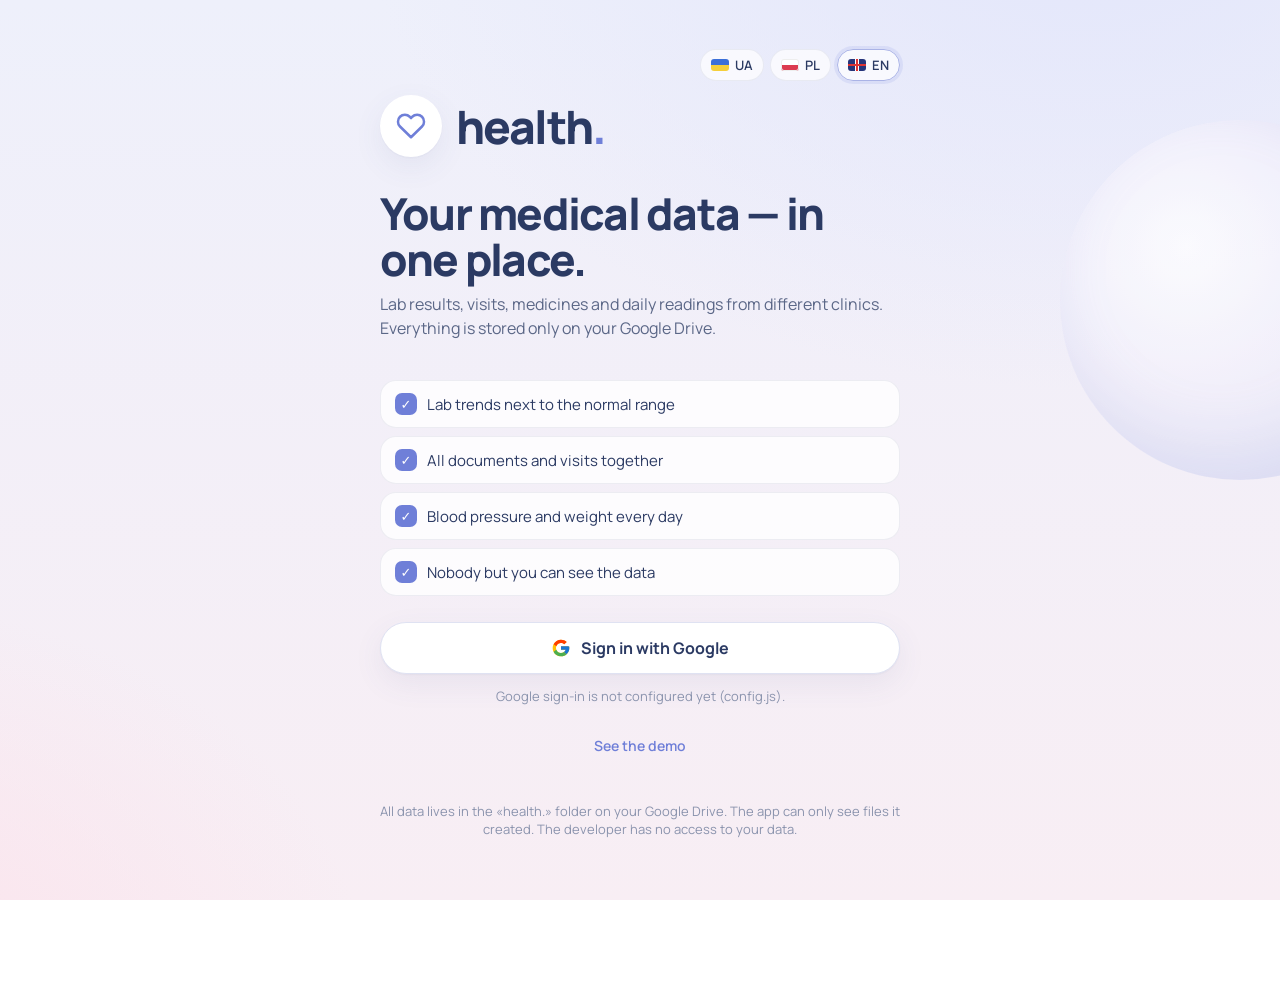
==== index.html @ dbd189bb "Add files via upload" ====
<!doctype html>
<html lang="uk">
<head>
<meta charset="utf-8">
<meta name="viewport" content="width=device-width,initial-scale=1,viewport-fit=cover">
<title>health. — твої медичні дані в одному місці</title>
<meta name="description" content="Аналізи, візити, ліки, тиск і вага з різних клінік в одному місці. Дані зберігаються тільки на твоєму Google Drive.">
<meta name="theme-color" content="#eef0fb">
<meta name="robots" content="noindex">
<link rel="manifest" href="manifest.webmanifest">
<link rel="icon" href="icons/icon.svg" type="image/svg+xml">
<link rel="apple-touch-icon" href="icons/icon-192.png">
<meta name="apple-mobile-web-app-capable" content="yes">
<meta name="apple-mobile-web-app-title" content="health.">
<link rel="preconnect" href="https://fonts.googleapis.com"><link rel="preconnect" href="https://fonts.gstatic.com" crossorigin>
<link href="https://fonts.googleapis.com/css2?family=Manrope:wght@400;500;600;700;800&display=swap" rel="stylesheet">
<link rel="stylesheet" href="styles.css">
</head>
<body>
<main id="app" class="app"></main>
<script type="module" src="app.js"></script>
</body>
</html>
---- styles.css ----
:root{
  --bg1:#eef0fb; --bg2:#f8eef4; --ink:#2b3a63; --ink2:#5b6787; --muted:#8a93ad;
  --card:rgba(255,255,255,.78); --card-solid:#fff; --line:rgba(43,58,99,.08);
  --accent:#6f7fd8; --accent2:#c27bb4; --accent-soft:#e7e9fa;
  --warn:#e0874a; --warn-soft:#fdf0e6; --ok:#4f9a6b; --ok-soft:#e8f4ec; --bad:#d0627c;
  --radius:24px; --shadow:0 10px 30px rgba(73,84,140,.08), 0 1px 2px rgba(73,84,140,.05);
  --font:"Manrope",system-ui,-apple-system,"Segoe UI",sans-serif;
  color-scheme: light;
}
*{box-sizing:border-box}
html,body{margin:0;padding:0}
body{font-family:var(--font);color:var(--ink);min-height:100vh;
  background:radial-gradient(1200px 800px at 85% -10%,#e3e6fb 0,transparent 60%),
             radial-gradient(900px 700px at -10% 110%,#fbe3ec 0,transparent 55%),
             linear-gradient(180deg,var(--bg1),var(--bg2));
  background-attachment:fixed;-webkit-font-smoothing:antialiased}
body::before{content:"";position:fixed;right:-140px;top:120px;width:360px;height:360px;border-radius:50%;
  background:radial-gradient(circle at 35% 35%,#fff 0,#f1effb 45%,#e2e4f7 100%);opacity:.75;z-index:-1;
  box-shadow:inset -20px -30px 60px rgba(150,160,220,.25)}
button,input,select,textarea{font:inherit;color:inherit}
button{cursor:pointer}
.app{max-width:760px;margin:0 auto;padding:16px 16px 110px}
.hidden{display:none!important}

/* header */
.top{display:flex;align-items:center;justify-content:space-between;gap:12px;padding:8px 0 14px}
.brand{display:flex;align-items:center;gap:12px;text-decoration:none;color:var(--ink)}
.brand-heart{width:46px;height:46px;border-radius:50%;background:#fff;display:grid;place-items:center;box-shadow:var(--shadow)}
.brand-name{font-weight:800;font-size:28px;letter-spacing:-.04em}
.brand-name i{font-style:normal;color:var(--accent)}
.top-right{display:flex;align-items:center;gap:8px}
.langs{display:flex;gap:6px}
.lang{border:1px solid var(--line);background:rgba(255,255,255,.7);border-radius:999px;padding:6px 10px;font-size:13px;font-weight:600;display:flex;gap:6px;align-items:center}
.lang.on{border-color:#aab3e6;box-shadow:0 0 0 3px rgba(111,127,216,.12)}
.flag{width:18px;height:12px;border-radius:3px;display:inline-block;overflow:hidden}
.flag.ua{background:linear-gradient(#3b6fd8 50%,#f5cf3b 50%)}
.flag.pl{background:linear-gradient(#fff 50%,#dc3b4f 50%);box-shadow:inset 0 0 0 1px #eee}
.flag.en{background:#26357a;position:relative}
.flag.en::after{content:"";position:absolute;inset:0;background:linear-gradient(transparent 40%,#fff 40%,#fff 45%,#d33 45%,#d33 55%,#fff 55%,#fff 60%,transparent 60%),linear-gradient(90deg,transparent 40%,#fff 40%,#fff 44%,#d33 44%,#d33 56%,#fff 56%,#fff 60%,transparent 60%)}
.icon-btn{width:40px;height:40px;border-radius:50%;border:1px solid var(--line);background:rgba(255,255,255,.75);display:grid;place-items:center}

/* type */
.eyebrow{font-size:11px;letter-spacing:.18em;text-transform:uppercase;color:var(--muted);font-weight:700;margin:0 0 6px}
h1{font-size:clamp(30px,7vw,44px);letter-spacing:-.04em;line-height:1.05;margin:4px 0 10px;font-weight:800}
h2{font-size:22px;letter-spacing:-.03em;margin:0 0 6px;font-weight:800}
h3{font-size:16px;margin:0;font-weight:700}
.lead{color:var(--ink2);margin:0 0 14px;line-height:1.5}
.small{font-size:13px;color:var(--muted)}
.accent{background:linear-gradient(90deg,var(--accent),var(--accent2));-webkit-background-clip:text;background-clip:text;color:transparent}
.dot{color:var(--accent)}

/* layout */
.card{background:var(--card);backdrop-filter:blur(14px);-webkit-backdrop-filter:blur(14px);border:1px solid rgba(255,255,255,.9);border-radius:var(--radius);box-shadow:var(--shadow);padding:20px;margin:14px 0}
.card-head{display:flex;flex-wrap:wrap;justify-content:space-between;align-items:flex-start;gap:10px;margin-bottom:12px}
.link{white-space:nowrap;color:var(--accent);font-weight:600;font-size:14px;background:none;border:0;padding:0;text-decoration:none}
.grid2{display:grid;grid-template-columns:repeat(2,minmax(0,1fr));gap:10px}
.grid3{display:grid;grid-template-columns:repeat(3,minmax(0,1fr));gap:10px}
@media(max-width:440px){.grid3{gap:8px}.grid3 .tile{padding:12px 10px}.grid3 .tile .big{font-size:21px}.lang{padding:5px 8px;font-size:12px}.lang .flag{display:none}.brand-name{font-size:24px}.brand-heart{width:40px;height:40px}}
.tile{background:rgba(255,255,255,.85);border:1px solid var(--line);border-radius:18px;padding:14px;min-width:0}
.tile .label{font-size:12px;color:var(--muted);font-weight:600}
.tile .big{font-size:26px;font-weight:800;letter-spacing:-.03em;margin:4px 0 2px}
.tile .big small{font-size:12px;color:var(--muted);font-weight:600;margin-left:3px}
.tile.warn .big{color:var(--warn)}
.med{background:linear-gradient(135deg,#fff 0,#f6f2fb 100%);border:1px solid var(--line);border-radius:18px;padding:14px}
.med:nth-child(4n+2){background:linear-gradient(135deg,#fff 0,#eef3fd 100%)}
.med:nth-child(4n+3){background:linear-gradient(135deg,#fff 0,#eef1fd 100%)}
.med:nth-child(4n){background:linear-gradient(135deg,#fff 0,#fbeff3 100%)}
.med h3{font-size:15px}
.med .dose{font-size:13px;color:var(--ink2);margin-top:4px}
.chip-row{display:flex;gap:10px;overflow-x:auto;padding:4px 2px 10px;scrollbar-width:none}
.chip-row::-webkit-scrollbar{display:none}
.marker{flex:0 0 auto;min-width:118px;text-align:left;background:rgba(255,255,255,.85);border:1px solid var(--line);border-radius:16px;padding:10px 12px}
.marker.on{border-color:#a7b1e6;box-shadow:0 0 0 3px rgba(111,127,216,.12)}
.marker .code{font-size:10px;letter-spacing:.14em;color:var(--muted);font-weight:700;text-transform:uppercase}
.marker .nm{font-size:13px;font-weight:600;white-space:nowrap;overflow:hidden;text-overflow:ellipsis;max-width:150px}
.marker .v{font-size:20px;font-weight:800;margin-top:2px}
.marker .v small{font-size:11px;color:var(--muted);font-weight:600;margin-left:2px}
.marker.hi .v,.marker.lo .v{color:var(--warn)}

.row{display:flex;align-items:center;gap:12px;padding:12px 0;border-top:1px solid var(--line)}
.row:first-child{border-top:0}
.row .grow{flex:1;min-width:0}
.row .t{font-weight:600;overflow-wrap:anywhere}
.row .s{font-size:13px;color:var(--muted)}
.ico{width:42px;height:42px;border-radius:14px;background:var(--accent-soft);display:grid;place-items:center;flex:0 0 auto;color:var(--accent)}
.ico.warn{background:var(--warn-soft);color:var(--warn);border-radius:50%}
.ico.ok{background:var(--ok-soft);color:var(--ok);border-radius:50%}
.val{font-weight:800;font-size:22px;text-align:right}
.val.warn{color:var(--warn)}
.val small{display:block;font-size:11px;color:var(--muted);font-weight:600}
.ok-text{color:var(--ok);font-weight:700}

.btn{border:0;border-radius:999px;padding:12px 18px;font-weight:700;background:linear-gradient(90deg,var(--accent),#8c7fd6);color:#fff;box-shadow:0 6px 18px rgba(111,127,216,.3)}
.btn.ghost{background:rgba(255,255,255,.85);color:var(--accent);border:1px solid #d8dcf4;box-shadow:none}
.btn.small{padding:8px 14px;font-size:14px}
.btn.danger{background:#fff;color:var(--bad);border:1px solid #f1cdd6;box-shadow:none}
.btn:disabled{opacity:.5;cursor:default}
.btns{display:flex;gap:8px;flex-wrap:wrap}
.seg{display:inline-flex;background:rgba(43,58,99,.06);border-radius:999px;padding:3px}
.seg button{border:0;background:none;border-radius:999px;padding:6px 12px;font-size:13px;font-weight:600;color:var(--ink2)}
.seg button.on{background:#fff;color:var(--accent);box-shadow:0 1px 4px rgba(0,0,0,.06)}
.pill{display:inline-flex;align-items:center;gap:6px;border:1px solid var(--line);background:rgba(255,255,255,.75);border-radius:999px;padding:6px 12px;font-size:12px;color:var(--ink2)}
.pill .d{width:7px;height:7px;border-radius:50%;background:var(--ok)}
.pill.saving .d{background:var(--warn)}
.pill.error .d{background:var(--bad)}
.badge{display:inline-block;font-size:11px;font-weight:700;padding:3px 8px;border-radius:999px;background:var(--accent-soft);color:var(--accent)}
.badge.warn{background:var(--warn-soft);color:var(--warn)}

/* chart */
.chart{width:100%;height:auto;display:block}
.chart text{font-family:var(--font);font-size:17px;fill:var(--muted)}

/* nav */
.nav{position:fixed;left:50%;transform:translateX(-50%);bottom:12px;width:min(728px,calc(100% - 24px));display:flex;justify-content:space-around;
  background:rgba(255,255,255,.88);backdrop-filter:blur(16px);-webkit-backdrop-filter:blur(16px);border:1px solid rgba(255,255,255,.95);border-radius:26px;box-shadow:0 12px 30px rgba(73,84,140,.14);padding:6px;z-index:20}
.nav button{flex:1;border:0;background:none;border-radius:20px;padding:8px 2px;display:flex;flex-direction:column;align-items:center;gap:3px;font-size:11px;font-weight:600;color:var(--ink2)}
.nav button.on{background:linear-gradient(135deg,#eef0fd,#fbeef4);color:var(--ink)}
.nav svg{width:20px;height:20px}

/* forms & sheets */
label.f{display:block;margin:10px 0}
label.f span{display:block;font-size:12px;font-weight:700;color:var(--ink2);margin-bottom:5px}
input.in,select.in,textarea.in{width:100%;border:1px solid #dfe2f2;background:#fff;border-radius:14px;padding:11px 12px;outline:none}
input.in:focus,select.in:focus,textarea.in:focus{border-color:var(--accent);box-shadow:0 0 0 3px rgba(111,127,216,.15)}
textarea.in{min-height:110px;resize:vertical}
.frow{display:grid;grid-template-columns:repeat(auto-fit,minmax(120px,1fr));gap:10px}
.sheet-bg{position:fixed;inset:0;background:rgba(40,46,80,.28);backdrop-filter:blur(3px);z-index:50;display:flex;align-items:flex-end;justify-content:center}
.sheet{background:#fbfbfe;width:min(640px,100%);max-height:92vh;overflow:auto;border-radius:28px 28px 0 0;padding:22px 20px 28px;box-shadow:0 -10px 40px rgba(0,0,0,.12)}
@media(min-width:700px){.sheet-bg{align-items:center}.sheet{border-radius:28px}}
.sheet-head{display:flex;justify-content:space-between;align-items:center;margin-bottom:6px}
.check{display:flex;gap:10px;align-items:flex-start;padding:10px 0;border-top:1px solid var(--line)}
.check input{margin-top:4px;width:18px;height:18px;accent-color:var(--accent)}
.choice{display:block;width:100%;text-align:left;border:1px solid #dfe2f2;background:#fff;border-radius:18px;padding:16px;margin:10px 0}
.choice.on{border-color:var(--accent);box-shadow:0 0 0 3px rgba(111,127,216,.15)}
.choice b{display:block;margin-bottom:4px}
.choice span{font-size:14px;color:var(--ink2);line-height:1.45}
.drop{border:2px dashed #cfd4ef;border-radius:20px;padding:22px;text-align:center;background:rgba(255,255,255,.6)}
.toast{position:fixed;left:50%;transform:translateX(-50%);bottom:96px;background:var(--ink);color:#fff;padding:10px 16px;border-radius:999px;font-size:14px;z-index:60;box-shadow:var(--shadow);max-width:90%}
.empty{color:var(--muted);font-size:14px;padding:8px 0}
.foot{display:flex;justify-content:space-between;gap:12px;color:var(--muted);font-size:12px;padding:10px 4px}
.spin{width:18px;height:18px;border:2px solid #d6daf3;border-top-color:var(--accent);border-radius:50%;animation:s 1s linear infinite;display:inline-block;vertical-align:middle}
@keyframes s{to{transform:rotate(360deg)}}

/* welcome */
.welcome{min-height:calc(100vh - 40px);display:flex;flex-direction:column;justify-content:center;max-width:520px;margin:0 auto}
.welcome .logo{display:flex;align-items:center;gap:14px;margin-bottom:28px}
.welcome .logo .brand-name{font-size:46px}
.welcome .logo .brand-heart{width:62px;height:62px}
.gbtn{display:flex;align-items:center;justify-content:center;gap:10px;width:100%;background:#fff;border:1px solid #dfe2f2;border-radius:999px;padding:14px;font-weight:700;box-shadow:var(--shadow)}
.ticks{list-style:none;padding:0;margin:18px 0}
.ticks li{display:flex;gap:10px;align-items:center;background:rgba(255,255,255,.8);border:1px solid var(--line);border-radius:16px;padding:12px 14px;margin:8px 0;font-size:15px}
.ticks li::before{content:"✓";width:22px;height:22px;flex:0 0 auto;border-radius:7px;background:var(--accent);color:#fff;display:grid;place-items:center;font-size:13px;font-weight:800}
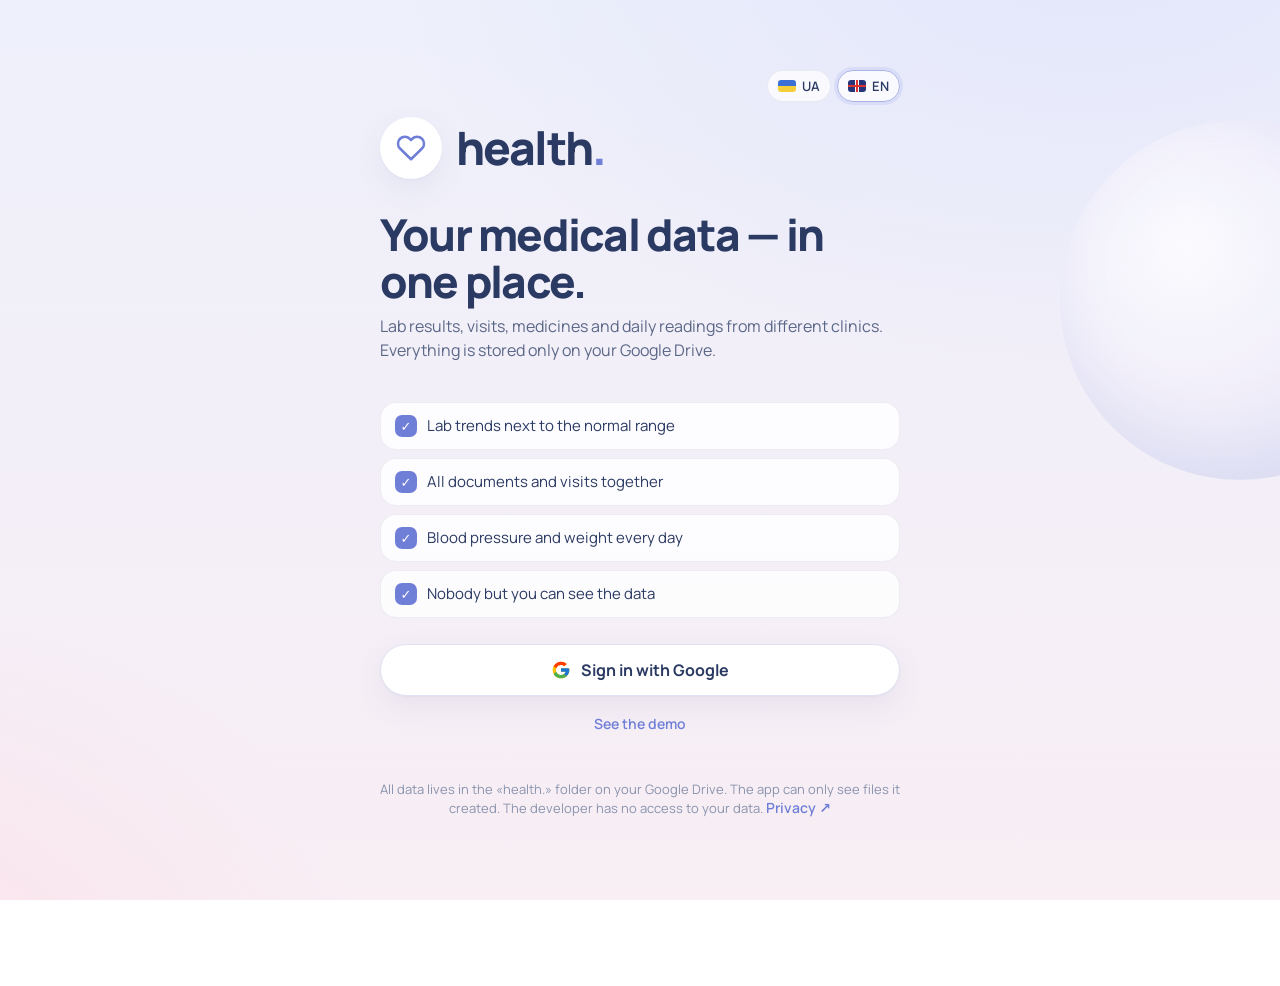
==== commit ecd2091a: "Add files via upload" ====
--- a/index.html
+++ b/index.html
@@ -6,18 +6,26 @@
 <title>health. — твої медичні дані в одному місці</title>
 <meta name="description" content="Аналізи, візити, ліки, тиск і вага з різних клінік в одному місці. Дані зберігаються тільки на твоєму Google Drive.">
 <meta name="theme-color" content="#eef0fb">
-<meta name="robots" content="noindex">
 <link rel="manifest" href="manifest.webmanifest">
 <link rel="icon" href="icons/icon.svg" type="image/svg+xml">
 <link rel="apple-touch-icon" href="icons/icon-192.png">
 <meta name="apple-mobile-web-app-capable" content="yes">
 <meta name="apple-mobile-web-app-title" content="health.">
 <link rel="preconnect" href="https://fonts.googleapis.com"><link rel="preconnect" href="https://fonts.gstatic.com" crossorigin>
-<link href="https://fonts.googleapis.com/css2?family=Manrope:wght@400;500;600;700;800&display=swap" rel="stylesheet">
+<link href="https://fonts.googleapis.com/css2?family=Manrope:wght@300;400;500;600;700&display=swap" rel="stylesheet">
 <link rel="stylesheet" href="styles.css">
 </head>
 <body>
-<main id="app" class="app"></main>
+<main id="app" class="app">
+  <!-- Статичний опис для Google та пошукових систем. Замінюється застосунком після завантаження. -->
+  <div class="welcome">
+    <h1>health. — твої медичні дані в одному місці</h1>
+    <p class="lead">health. — вебзастосунок, де аналізи, візити до лікарів, ліки, тиск і вага з різних клінік зібрані в одному місці. Українською, англійською та польською.</p>
+    <p class="lead">Для чого вхід через Google: застосунок зберігає твої дані в папці «health.» на твоєму власному Google Drive (дозвіл drive.file — лише файли, створені застосунком). Розробник не має доступу до твоїх даних.</p>
+    <p class="lead" lang="en">health. is a web app that keeps lab results, doctor visits, medicines, blood pressure and weight from different clinics in one place. Google sign-in is used only to store your data in a «health.» folder on your own Google Drive (drive.file scope — only files the app creates). The developer has no access to your data.</p>
+    <p><a href="privacy.html">Політика приватності / Privacy policy</a> · me20 Studio, Warszawa</p>
+  </div>
+</main>
 <script type="module" src="app.js"></script>
 </body>
 </html>
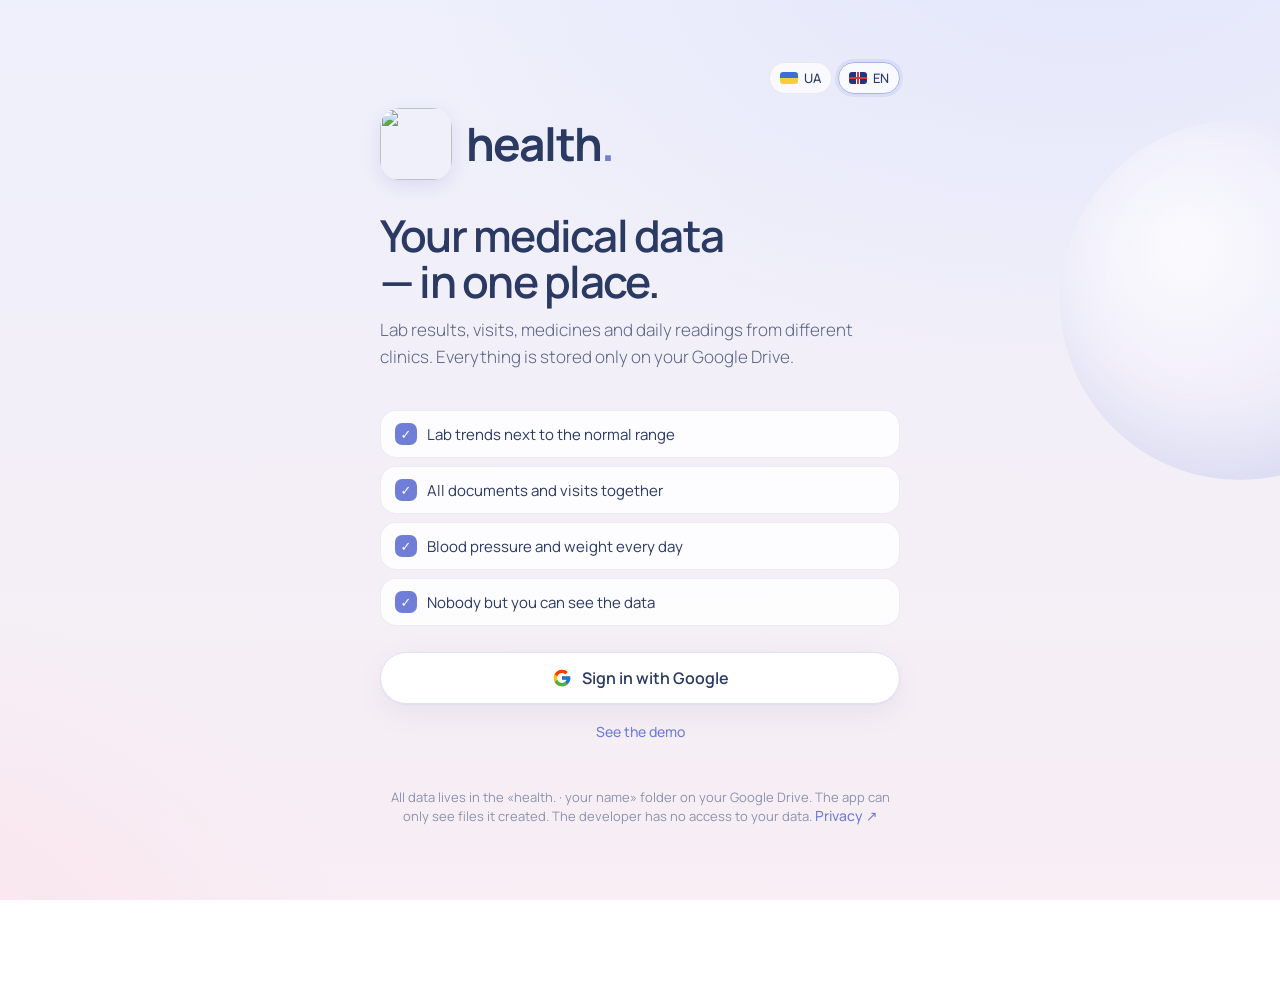
==== commit 8c00db72: "Add files via upload" ====
--- a/index.html
+++ b/index.html
@@ -7,8 +7,9 @@
 <meta name="description" content="Аналізи, візити, ліки, тиск і вага з різних клінік в одному місці. Дані зберігаються тільки на твоєму Google Drive.">
 <meta name="theme-color" content="#eef0fb">
 <link rel="manifest" href="manifest.webmanifest">
-<link rel="icon" href="icons/icon.svg" type="image/svg+xml">
-<link rel="apple-touch-icon" href="icons/icon-192.png">
+<link rel="icon" href="icons/favicon-64.png" type="image/png">
+<link rel="apple-touch-icon" href="icons/apple-touch-icon.png">
+<meta property="og:image" content="https://health.me20.studio/icons/icon-512.png">
 <meta name="apple-mobile-web-app-capable" content="yes">
 <meta name="apple-mobile-web-app-title" content="health.">
 <link rel="preconnect" href="https://fonts.googleapis.com"><link rel="preconnect" href="https://fonts.gstatic.com" crossorigin>
@@ -19,6 +20,7 @@
 <main id="app" class="app">
   <!-- Статичний опис для Google та пошукових систем. Замінюється застосунком після завантаження. -->
   <div class="welcome">
+    <img src="icons/logo-96.png" width="72" height="72" alt="health. logo">
     <h1>health. — твої медичні дані в одному місці</h1>
     <p class="lead">health. — вебзастосунок, де аналізи, візити до лікарів, ліки, тиск і вага з різних клінік зібрані в одному місці. Українською, англійською та польською.</p>
     <p class="lead">Для чого вхід через Google: застосунок зберігає твої дані в папці «health.» на твоєму власному Google Drive (дозвіл drive.file — лише файли, створені застосунком). Розробник не має доступу до твоїх даних.</p>
--- a/styles.css
+++ b/styles.css
@@ -9,7 +9,7 @@
 }
 *{box-sizing:border-box}
 html,body{margin:0;padding:0}
-body{font-family:var(--font);color:var(--ink);min-height:100vh;
+body{font-family:var(--font);font-weight:400;color:var(--ink);min-height:100vh;
   background:radial-gradient(1200px 800px at 85% -10%,#e3e6fb 0,transparent 60%),
              radial-gradient(900px 700px at -10% 110%,#fbe3ec 0,transparent 55%),
              linear-gradient(180deg,var(--bg1),var(--bg2));
@@ -26,11 +26,11 @@
 .top{display:flex;align-items:center;justify-content:space-between;gap:12px;padding:8px 0 14px}
 .brand{display:flex;align-items:center;gap:12px;text-decoration:none;color:var(--ink)}
 .brand-heart{width:46px;height:46px;border-radius:50%;background:#fff;display:grid;place-items:center;box-shadow:var(--shadow)}
-.brand-name{font-weight:800;font-size:28px;letter-spacing:-.04em}
+.brand-name{font-weight:700;font-size:28px;letter-spacing:-.04em}
 .brand-name i{font-style:normal;color:var(--accent)}
 .top-right{display:flex;align-items:center;gap:8px}
 .langs{display:flex;gap:6px}
-.lang{border:1px solid var(--line);background:rgba(255,255,255,.7);border-radius:999px;padding:6px 10px;font-size:13px;font-weight:600;display:flex;gap:6px;align-items:center}
+.lang{border:1px solid var(--line);background:rgba(255,255,255,.7);border-radius:999px;padding:6px 10px;font-size:13px;font-weight:500;display:flex;gap:6px;align-items:center}
 .lang.on{border-color:#aab3e6;box-shadow:0 0 0 3px rgba(111,127,216,.12)}
 .flag{width:18px;height:12px;border-radius:3px;display:inline-block;overflow:hidden}
 .flag.ua{background:linear-gradient(#3b6fd8 50%,#f5cf3b 50%)}
@@ -40,11 +40,11 @@
 .icon-btn{width:40px;height:40px;border-radius:50%;border:1px solid var(--line);background:rgba(255,255,255,.75);display:grid;place-items:center}
 
 /* type */
-.eyebrow{font-size:11px;letter-spacing:.18em;text-transform:uppercase;color:var(--muted);font-weight:700;margin:0 0 6px}
-h1{font-size:clamp(30px,7vw,44px);letter-spacing:-.04em;line-height:1.05;margin:4px 0 10px;font-weight:800}
-h2{font-size:22px;letter-spacing:-.03em;margin:0 0 6px;font-weight:800}
-h3{font-size:16px;margin:0;font-weight:700}
-.lead{color:var(--ink2);margin:0 0 14px;line-height:1.5}
+.eyebrow{font-size:11px;letter-spacing:.22em;text-transform:uppercase;color:var(--muted);font-weight:600;margin:0 0 6px}
+h1{font-size:clamp(30px,7vw,44px);letter-spacing:-.04em;line-height:1.05;margin:4px 0 12px;font-weight:600;text-wrap:balance}
+h2{font-size:22px;letter-spacing:-.025em;margin:0 0 6px;font-weight:600;text-wrap:balance}
+h3{font-size:16px;margin:0;font-weight:500}
+.lead{color:var(--ink2);margin:0 0 14px;line-height:1.6;font-weight:300;font-size:17px}
 .small{font-size:13px;color:var(--muted)}
 .accent{background:linear-gradient(90deg,var(--accent),var(--accent2));-webkit-background-clip:text;background-clip:text;color:transparent}
 .dot{color:var(--accent)}
@@ -52,58 +52,58 @@
 /* layout */
 .card{background:var(--card);backdrop-filter:blur(14px);-webkit-backdrop-filter:blur(14px);border:1px solid rgba(255,255,255,.9);border-radius:var(--radius);box-shadow:var(--shadow);padding:20px;margin:14px 0}
 .card-head{display:flex;flex-wrap:wrap;justify-content:space-between;align-items:flex-start;gap:10px;margin-bottom:12px}
-.link{white-space:nowrap;color:var(--accent);font-weight:600;font-size:14px;background:none;border:0;padding:0;text-decoration:none}
+.link{white-space:nowrap;color:var(--accent);font-weight:500;font-size:14px;background:none;border:0;padding:0;text-decoration:none}
 .grid2{display:grid;grid-template-columns:repeat(2,minmax(0,1fr));gap:10px}
 .grid3{display:grid;grid-template-columns:repeat(3,minmax(0,1fr));gap:10px}
 @media(max-width:440px){.grid3{gap:8px}.grid3 .tile{padding:12px 10px}.grid3 .tile .big{font-size:21px}.lang{padding:5px 8px;font-size:12px}.lang .flag{display:none}.brand-name{font-size:24px}.brand-heart{width:40px;height:40px}}
 .tile{background:rgba(255,255,255,.85);border:1px solid var(--line);border-radius:18px;padding:14px;min-width:0}
-.tile .label{font-size:12px;color:var(--muted);font-weight:600}
-.tile .big{font-size:26px;font-weight:800;letter-spacing:-.03em;margin:4px 0 2px}
-.tile .big small{font-size:12px;color:var(--muted);font-weight:600;margin-left:3px}
+.tile .label{font-size:12px;color:var(--muted);font-weight:400}
+.tile .big{font-size:26px;font-weight:500;letter-spacing:-.03em;margin:4px 0 2px}
+.tile .big small{font-size:12px;color:var(--muted);font-weight:400;margin-left:3px}
 .tile.warn .big{color:var(--warn)}
 .med{background:linear-gradient(135deg,#fff 0,#f6f2fb 100%);border:1px solid var(--line);border-radius:18px;padding:14px}
 .med:nth-child(4n+2){background:linear-gradient(135deg,#fff 0,#eef3fd 100%)}
 .med:nth-child(4n+3){background:linear-gradient(135deg,#fff 0,#eef1fd 100%)}
 .med:nth-child(4n){background:linear-gradient(135deg,#fff 0,#fbeff3 100%)}
-.med h3{font-size:15px}
-.med .dose{font-size:13px;color:var(--ink2);margin-top:4px}
+.med h3{font-size:15px;font-weight:500}
+.med .dose{font-size:13px;color:var(--ink2);margin-top:4px;font-weight:300}
 .chip-row{display:flex;gap:10px;overflow-x:auto;padding:4px 2px 10px;scrollbar-width:none}
 .chip-row::-webkit-scrollbar{display:none}
 .marker{flex:0 0 auto;min-width:118px;text-align:left;background:rgba(255,255,255,.85);border:1px solid var(--line);border-radius:16px;padding:10px 12px}
 .marker.on{border-color:#a7b1e6;box-shadow:0 0 0 3px rgba(111,127,216,.12)}
-.marker .code{font-size:10px;letter-spacing:.14em;color:var(--muted);font-weight:700;text-transform:uppercase}
-.marker .nm{font-size:13px;font-weight:600;white-space:nowrap;overflow:hidden;text-overflow:ellipsis;max-width:150px}
-.marker .v{font-size:20px;font-weight:800;margin-top:2px}
-.marker .v small{font-size:11px;color:var(--muted);font-weight:600;margin-left:2px}
+.marker .code{font-size:10px;letter-spacing:.16em;color:var(--muted);font-weight:600;text-transform:uppercase}
+.marker .nm{font-size:13px;font-weight:500;white-space:nowrap;overflow:hidden;text-overflow:ellipsis;max-width:150px}
+.marker .v{font-size:22px;font-weight:300;margin-top:2px}
+.marker .v small{font-size:11px;color:var(--muted);font-weight:400;margin-left:2px}
 .marker.hi .v,.marker.lo .v{color:var(--warn)}
 
 .row{display:flex;align-items:center;gap:12px;padding:12px 0;border-top:1px solid var(--line)}
 .row:first-child{border-top:0}
 .row .grow{flex:1;min-width:0}
-.row .t{font-weight:600;overflow-wrap:anywhere}
+.row .t{font-weight:500;overflow-wrap:anywhere}
 .row .s{font-size:13px;color:var(--muted)}
 .ico{width:42px;height:42px;border-radius:14px;background:var(--accent-soft);display:grid;place-items:center;flex:0 0 auto;color:var(--accent)}
 .ico.warn{background:var(--warn-soft);color:var(--warn);border-radius:50%}
 .ico.ok{background:var(--ok-soft);color:var(--ok);border-radius:50%}
-.val{font-weight:800;font-size:22px;text-align:right}
+.val{font-weight:400;font-size:22px;font-variant-numeric:tabular-nums;text-align:right}
 .val.warn{color:var(--warn)}
-.val small{display:block;font-size:11px;color:var(--muted);font-weight:600}
-.ok-text{color:var(--ok);font-weight:700}
+.val small{display:block;font-size:11px;color:var(--muted);font-weight:400}
+.ok-text{color:var(--ok);font-weight:500}
 
-.btn{border:0;border-radius:999px;padding:12px 18px;font-weight:700;background:linear-gradient(90deg,var(--accent),#8c7fd6);color:#fff;box-shadow:0 6px 18px rgba(111,127,216,.3)}
+.btn{border:0;border-radius:999px;padding:12px 18px;font-weight:600;background:linear-gradient(90deg,var(--accent),#8c7fd6);color:#fff;box-shadow:0 6px 18px rgba(111,127,216,.3)}
 .btn.ghost{background:rgba(255,255,255,.85);color:var(--accent);border:1px solid #d8dcf4;box-shadow:none}
 .btn.small{padding:8px 14px;font-size:14px}
 .btn.danger{background:#fff;color:var(--bad);border:1px solid #f1cdd6;box-shadow:none}
 .btn:disabled{opacity:.5;cursor:default}
 .btns{display:flex;gap:8px;flex-wrap:wrap}
 .seg{display:inline-flex;background:rgba(43,58,99,.06);border-radius:999px;padding:3px}
-.seg button{border:0;background:none;border-radius:999px;padding:6px 12px;font-size:13px;font-weight:600;color:var(--ink2)}
+.seg button{border:0;background:none;border-radius:999px;padding:6px 12px;font-size:13px;font-weight:500;color:var(--ink2)}
 .seg button.on{background:#fff;color:var(--accent);box-shadow:0 1px 4px rgba(0,0,0,.06)}
 .pill{display:inline-flex;align-items:center;gap:6px;border:1px solid var(--line);background:rgba(255,255,255,.75);border-radius:999px;padding:6px 12px;font-size:12px;color:var(--ink2)}
 .pill .d{width:7px;height:7px;border-radius:50%;background:var(--ok)}
 .pill.saving .d{background:var(--warn)}
 .pill.error .d{background:var(--bad)}
-.badge{display:inline-block;font-size:11px;font-weight:700;padding:3px 8px;border-radius:999px;background:var(--accent-soft);color:var(--accent)}
+.badge{display:inline-block;font-size:11px;font-weight:600;padding:3px 8px;border-radius:999px;background:var(--accent-soft);color:var(--accent)}
 .badge.warn{background:var(--warn-soft);color:var(--warn)}
 
 /* chart */
@@ -113,13 +113,13 @@
 /* nav */
 .nav{position:fixed;left:50%;transform:translateX(-50%);bottom:12px;width:min(728px,calc(100% - 24px));display:flex;justify-content:space-around;
   background:rgba(255,255,255,.88);backdrop-filter:blur(16px);-webkit-backdrop-filter:blur(16px);border:1px solid rgba(255,255,255,.95);border-radius:26px;box-shadow:0 12px 30px rgba(73,84,140,.14);padding:6px;z-index:20}
-.nav button{flex:1;border:0;background:none;border-radius:20px;padding:8px 2px;display:flex;flex-direction:column;align-items:center;gap:3px;font-size:11px;font-weight:600;color:var(--ink2)}
+.nav button{flex:1;border:0;background:none;border-radius:20px;padding:8px 2px;display:flex;flex-direction:column;align-items:center;gap:3px;font-size:11px;font-weight:500;color:var(--ink2)}
 .nav button.on{background:linear-gradient(135deg,#eef0fd,#fbeef4);color:var(--ink)}
 .nav svg{width:20px;height:20px}
 
 /* forms & sheets */
 label.f{display:block;margin:10px 0}
-label.f span{display:block;font-size:12px;font-weight:700;color:var(--ink2);margin-bottom:5px}
+label.f span{display:block;font-size:12px;font-weight:500;color:var(--ink2);margin-bottom:5px}
 input.in,select.in,textarea.in{width:100%;border:1px solid #dfe2f2;background:#fff;border-radius:14px;padding:11px 12px;outline:none}
 input.in:focus,select.in:focus,textarea.in:focus{border-color:var(--accent);box-shadow:0 0 0 3px rgba(111,127,216,.15)}
 textarea.in{min-height:110px;resize:vertical}
@@ -132,7 +132,7 @@
 .check input{margin-top:4px;width:18px;height:18px;accent-color:var(--accent)}
 .choice{display:block;width:100%;text-align:left;border:1px solid #dfe2f2;background:#fff;border-radius:18px;padding:16px;margin:10px 0}
 .choice.on{border-color:var(--accent);box-shadow:0 0 0 3px rgba(111,127,216,.15)}
-.choice b{display:block;margin-bottom:4px}
+.choice b{display:block;margin-bottom:4px;font-weight:600}
 .choice span{font-size:14px;color:var(--ink2);line-height:1.45}
 .drop{border:2px dashed #cfd4ef;border-radius:20px;padding:22px;text-align:center;background:rgba(255,255,255,.6)}
 .toast{position:fixed;left:50%;transform:translateX(-50%);bottom:96px;background:var(--ink);color:#fff;padding:10px 16px;border-radius:999px;font-size:14px;z-index:60;box-shadow:var(--shadow);max-width:90%}
@@ -146,7 +146,13 @@
 .welcome .logo{display:flex;align-items:center;gap:14px;margin-bottom:28px}
 .welcome .logo .brand-name{font-size:46px}
 .welcome .logo .brand-heart{width:62px;height:62px}
-.gbtn{display:flex;align-items:center;justify-content:center;gap:10px;width:100%;background:#fff;border:1px solid #dfe2f2;border-radius:999px;padding:14px;font-weight:700;box-shadow:var(--shadow)}
+.gbtn{display:flex;align-items:center;justify-content:center;gap:10px;width:100%;background:#fff;border:1px solid #dfe2f2;border-radius:999px;padding:14px;font-weight:600;box-shadow:var(--shadow)}
 .ticks{list-style:none;padding:0;margin:18px 0}
 .ticks li{display:flex;gap:10px;align-items:center;background:rgba(255,255,255,.8);border:1px solid var(--line);border-radius:16px;padding:12px 14px;margin:8px 0;font-size:15px}
 .ticks li::before{content:"✓";width:22px;height:22px;flex:0 0 auto;border-radius:7px;background:var(--accent);color:#fff;display:grid;place-items:center;font-size:13px;font-weight:800}
+
+.brand-logo{width:46px;height:46px;border-radius:13px;display:block;box-shadow:0 6px 18px rgba(111,127,216,.18)}
+.brand-logo.big{width:72px;height:72px;border-radius:20px}
+.icon-btn{overflow:hidden;padding:0}
+.icon-btn .avatar{width:100%;height:100%;object-fit:cover;display:block}
+@media(max-width:440px){.brand-logo{width:40px;height:40px;border-radius:11px}}
